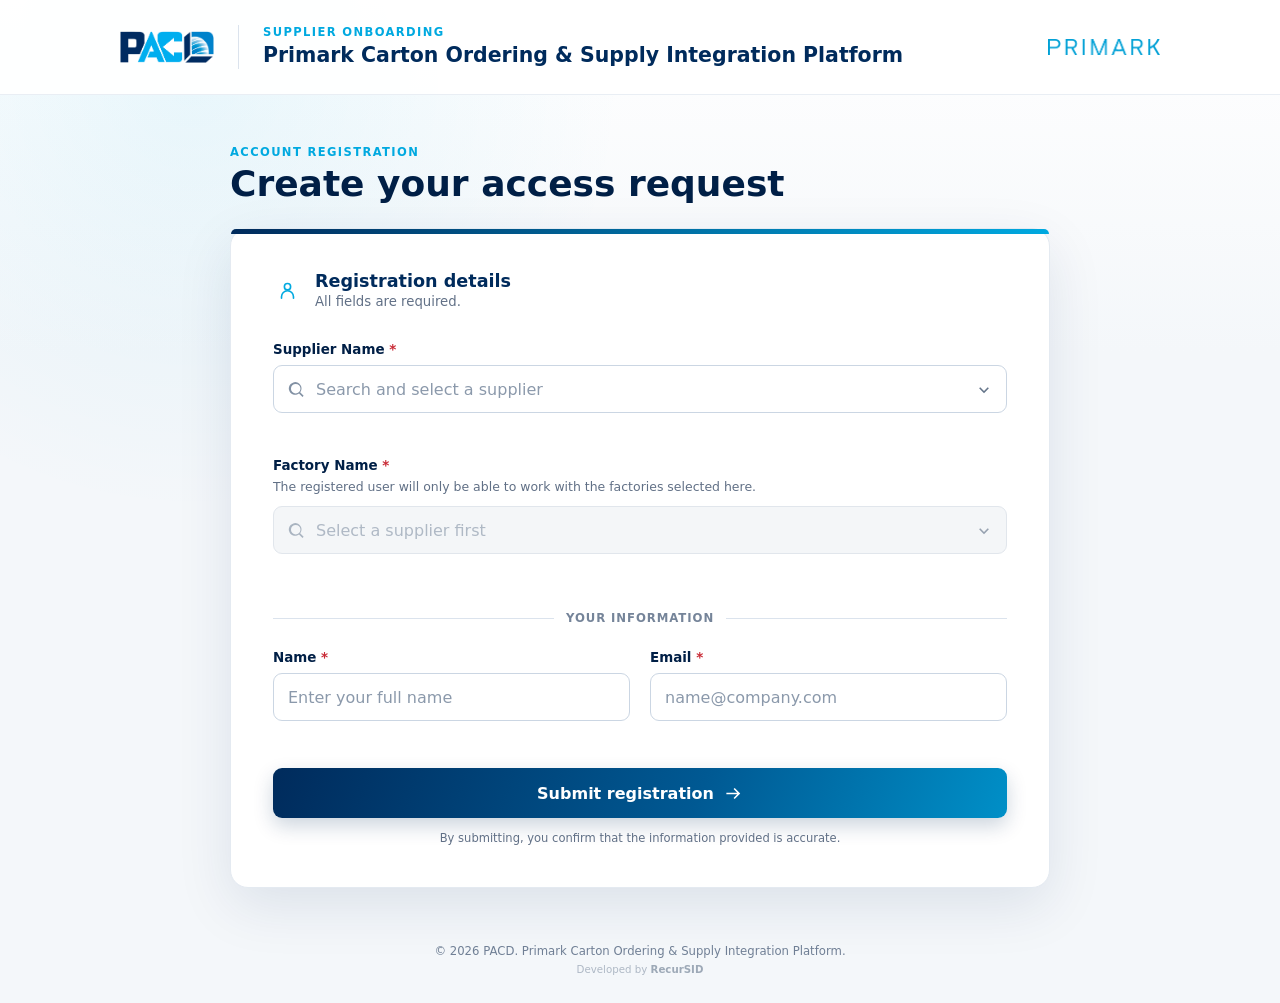
==== index.html @ 5e5fe747 "feat: build responsive dynamic registration portal" ====
<!doctype html>
<html lang="en">
<head>
  <meta charset="UTF-8">
  <meta name="viewport" content="width=device-width, initial-scale=1.0">
  <meta name="description" content="Register for the Primark Carton Ordering & Supply Integration Platform.">
  <title>Registration | Primark Carton Ordering & Supply Integration Platform</title>
  <link rel="icon" href="assets/favicon.png" type="image/png">
  <link rel="stylesheet" href="styles.css">
</head>
<body>
  <header class="site-header">
    <div class="header-inner">
      <a class="brand" href="./" aria-label="PACD home">
        <img class="pacd-logo" src="assets/pacd.png" alt="PACD">
      </a>
      <div class="title-block">
        <p class="eyebrow">Supplier onboarding</p>
        <h1>Primark Carton Ordering &amp; Supply Integration Platform</h1>
      </div>
      <img class="primark-logo" src="assets/primark-logo.png" alt="Primark">
    </div>
  </header>

  <main>
    <section class="intro" aria-labelledby="registration-heading">
      <div>
        <p class="step-label">Account registration</p>
        <h2 id="registration-heading">Create your access request</h2>
      </div>
    </section>

    <form id="registration-form" class="registration-card" novalidate>
      <div class="form-heading">
        <div class="form-icon" aria-hidden="true">
          <svg viewBox="0 0 24 24"><circle cx="12" cy="8" r="3.25"/><path d="M5.75 20v-1.5A6.25 6.25 0 0 1 12 12.25a6.25 6.25 0 0 1 6.25 6.25V20"/></svg>
        </div>
        <div>
          <h3>Registration details</h3>
          <p>All fields are required.</p>
        </div>
      </div>

      <div class="form-grid">
        <div class="field field-full">
          <label for="supplier-search">Supplier Name <span aria-hidden="true">*</span></label>
          <div class="combobox" id="supplier-combobox">
            <div class="combo-control">
              <svg viewBox="0 0 24 24" aria-hidden="true"><path d="m21 20-4.4-4.4a8 8 0 1 0-1.4 1.4l4.4 4.4L21 20ZM5 11a6 6 0 1 1 12 0 6 6 0 0 1-12 0Z"/></svg>
              <input id="supplier-search" type="text" role="combobox" aria-autocomplete="list" aria-expanded="false" aria-controls="supplier-options" placeholder="Search and select a supplier" autocomplete="off" required>
              <button class="clear-button" id="clear-supplier" type="button" aria-label="Clear supplier" hidden>&times;</button>
              <svg class="chevron" viewBox="0 0 24 24" aria-hidden="true"><path d="m7 9.5 5 5 5-5 1.5 1.5-6.5 6.5L5.5 11 7 9.5Z"/></svg>
            </div>
            <div id="supplier-options" class="options-panel" role="listbox" hidden></div>
          </div>
          <p class="field-error" id="supplier-error"></p>
        </div>

        <div class="field field-full">
          <div class="label-row">
            <label for="factory-search">Factory Name <span aria-hidden="true">*</span></label>
            <span id="factory-count" class="selection-count" aria-live="polite"></span>
          </div>
          <p class="field-note">The registered user will only be able to work with the factories selected here.</p>
          <div class="multi-select is-disabled" id="factory-multiselect">
            <div class="combo-control">
              <svg viewBox="0 0 24 24" aria-hidden="true"><path d="m21 20-4.4-4.4a8 8 0 1 0-1.4 1.4l4.4 4.4L21 20ZM5 11a6 6 0 1 1 12 0 6 6 0 0 1-12 0Z"/></svg>
              <input id="factory-search" type="text" role="combobox" aria-autocomplete="list" aria-expanded="false" aria-controls="factory-options" placeholder="Select a supplier first" autocomplete="off" disabled required>
              <svg class="chevron" viewBox="0 0 24 24" aria-hidden="true"><path d="m7 9.5 5 5 5-5 1.5 1.5-6.5 6.5L5.5 11 7 9.5Z"/></svg>
            </div>
            <div id="factory-options" class="options-panel" role="listbox" aria-multiselectable="true" hidden></div>
            <div id="selected-factories" class="selected-chips"></div>
          </div>
          <p class="field-error" id="factory-error"></p>
        </div>

        <div class="divider field-full"><span>Your information</span></div>

        <div class="field">
          <label for="full-name">Name <span aria-hidden="true">*</span></label>
          <input id="full-name" name="full_name" type="text" autocomplete="name" placeholder="Enter your full name" maxlength="120" required>
          <p class="field-error" id="name-error"></p>
        </div>

        <div class="field">
          <label for="email">Email <span aria-hidden="true">*</span></label>
          <input id="email" name="email" type="email" inputmode="email" autocomplete="email" placeholder="name@company.com" maxlength="254" required>
          <p class="field-error" id="email-error"></p>
        </div>
      </div>

      <div id="form-status" class="form-status" role="status" aria-live="polite" hidden></div>

      <button class="submit-button" type="submit">
        <span>Submit registration</span>
        <svg viewBox="0 0 24 24" aria-hidden="true"><path d="m13.5 5 7 7-7 7-1.4-1.4 4.6-4.6H3v-2h13.7l-4.6-4.6L13.5 5Z"/></svg>
      </button>
      <p class="privacy-note">By submitting, you confirm that the information provided is accurate.</p>
    </form>
  </main>

  <footer>
    <p>&copy; <span id="year"></span> PACD. Primark Carton Ordering &amp; Supply Integration Platform.</p>
    <p class="developer-credit">Developed by <a href="https://github.com/recursid" target="_blank" rel="noopener noreferrer">RecurSID</a></p>
  </footer>

  <script src="data/supplier-factories.js"></script>
  <script src="supabase-config.js"></script>
  <script src="app.js"></script>
</body>
</html>
---- styles.css ----
:root {
  --navy: #002b5c;
  --navy-deep: #001f46;
  --blue: #00a9e0;
  --blue-soft: #eaf8fd;
  --ink: #15243a;
  --muted: #617086;
  --line: #dbe3ed;
  --surface: #ffffff;
  --background: #f4f7fa;
  --danger: #c92b36;
  --success: #137a4c;
  --shadow: 0 18px 55px rgba(0, 43, 92, 0.1);
  color-scheme: light;
  font-family: Inter, ui-sans-serif, system-ui, -apple-system, BlinkMacSystemFont, "Segoe UI", sans-serif;
}

* { box-sizing: border-box; }

html { min-width: 320px; }

body {
  margin: 0;
  color: var(--ink);
  background:
    radial-gradient(circle at 15% 8%, rgba(0, 169, 224, 0.08), transparent 27rem),
    linear-gradient(180deg, #fff 0, var(--background) 22rem);
  min-height: 100vh;
}

button, input { font: inherit; }
button { cursor: pointer; }

.site-header {
  background: rgba(255, 255, 255, 0.96);
  border-bottom: 1px solid #e9eef4;
}

.header-inner {
  width: min(100% - 40px, 1040px);
  min-height: 94px;
  margin: 0 auto;
  display: grid;
  grid-template-columns: auto 1fr auto;
  align-items: center;
  gap: 24px;
}

.brand { display: inline-flex; }
.pacd-logo { display: block; width: 94px; height: auto; }
.primark-logo { display: block; width: 112px; height: auto; }

.title-block { border-left: 1px solid var(--line); padding-left: 24px; }
.eyebrow, .step-label {
  margin: 0 0 4px;
  color: var(--blue);
  font-size: 0.72rem;
  font-weight: 800;
  letter-spacing: 0.12em;
  text-transform: uppercase;
}

h1 { margin: 0; color: var(--navy); font-size: clamp(1rem, 2.3vw, 1.28rem); line-height: 1.25; }

main { width: min(100% - 40px, 820px); margin: 50px auto 56px; }

.intro {
  display: flex;
  align-items: flex-end;
  justify-content: space-between;
  gap: 24px;
  margin-bottom: 24px;
}

.intro h2 { margin: 0; color: var(--navy-deep); font-size: clamp(1.65rem, 5vw, 2.25rem); line-height: 1.15; }

.registration-card {
  position: relative;
  overflow: visible;
  padding: clamp(24px, 5vw, 42px);
  background: var(--surface);
  border: 1px solid #e4eaf1;
  border-radius: 18px;
  box-shadow: var(--shadow);
}

.registration-card::before {
  content: "";
  position: absolute;
  inset: 0 0 auto;
  height: 5px;
  border-radius: 18px 18px 0 0;
  background: linear-gradient(90deg, var(--navy), var(--blue));
}

.form-heading { display: flex; align-items: center; gap: 14px; margin-bottom: 30px; }
.form-heading h3 { margin: 0 0 3px; color: var(--navy); font-size: 1.1rem; }
.form-heading p { margin: 0; color: var(--muted); font-size: 0.83rem; }
.form-icon { display: grid; place-items: center; width: 28px; height: 28px; }
.form-icon svg { width: 23px; fill: none; stroke: var(--blue); stroke-width: 1.7; stroke-linecap: round; }

.form-grid { display: grid; grid-template-columns: 1fr 1fr; gap: 23px 20px; }
.field-full { grid-column: 1 / -1; }
.field { min-width: 0; }
.field label { display: inline-block; margin-bottom: 8px; color: var(--navy-deep); font-size: 0.84rem; font-weight: 750; }
.field label span { color: var(--danger); }
.field-note { margin: -3px 0 10px; color: var(--muted); font-size: 0.78rem; line-height: 1.45; }
.label-row { display: flex; align-items: baseline; justify-content: space-between; gap: 10px; }
.selection-count { color: var(--blue); font-size: 0.76rem; font-weight: 700; }

.field > input, .combo-control {
  width: 100%;
  height: 48px;
  border: 1px solid #cbd6e3;
  border-radius: 9px;
  background: #fff;
  transition: border-color 0.15s, box-shadow 0.15s;
}

.field > input { padding: 0 14px; color: var(--ink); outline: none; }
.field > input::placeholder, .combo-control input::placeholder { color: #8b99ab; }
.field > input:focus, .combo-control:focus-within { border-color: var(--blue); box-shadow: 0 0 0 3px rgba(0, 169, 224, 0.12); }

.combobox, .multi-select { position: relative; }
.combo-control { display: flex; align-items: center; padding: 0 13px; }
.combo-control > svg:first-child { flex: 0 0 19px; width: 19px; fill: #8291a4; }
.combo-control input { min-width: 0; flex: 1; align-self: stretch; border: 0; padding: 0 10px; color: var(--ink); background: transparent; outline: 0; }
.combo-control .chevron { flex: 0 0 18px; width: 18px; fill: #65758a; }
.clear-button { width: 28px; border: 0; color: #68788d; background: transparent; font-size: 1.25rem; line-height: 1; }
.is-disabled .combo-control { border-color: #e1e6ec; background: #f4f6f8; }
.is-disabled .combo-control > * { opacity: 0.65; }

.options-panel {
  position: absolute;
  z-index: 20;
  inset: calc(100% + 7px) 0 auto;
  max-height: 260px;
  overflow-y: auto;
  padding: 6px;
  border: 1px solid #d4dee9;
  border-radius: 10px;
  background: #fff;
  box-shadow: 0 16px 34px rgba(0, 31, 70, 0.16);
}

.option {
  width: 100%;
  display: flex;
  align-items: center;
  gap: 10px;
  border: 0;
  border-radius: 7px;
  padding: 10px;
  color: var(--ink);
  background: #fff;
  text-align: left;
  line-height: 1.35;
}

.option:hover, .option:focus-visible { background: #eff9fd; outline: 0; }
.option small { display: block; margin-top: 2px; color: var(--muted); }
.option-check { flex: 0 0 18px; display: grid; place-items: center; width: 18px; height: 18px; border: 1px solid #b7c5d5; border-radius: 4px; color: #fff; background: #fff; font-size: 0.75rem; }
.option[aria-selected="true"] .option-check { border-color: var(--blue); background: var(--blue); }
.empty-option { padding: 18px 12px; color: var(--muted); text-align: center; font-size: 0.84rem; }

.selected-chips { display: flex; flex-wrap: wrap; gap: 7px; margin-top: 10px; }
.chip { display: inline-flex; max-width: 100%; align-items: center; gap: 7px; border: 1px solid #c9eaf6; border-radius: 999px; padding: 6px 7px 6px 10px; color: var(--navy); background: var(--blue-soft); font-size: 0.76rem; font-weight: 650; }
.chip span { overflow: hidden; text-overflow: ellipsis; white-space: nowrap; }
.chip button { flex: 0 0 21px; width: 21px; height: 21px; border: 0; border-radius: 50%; padding: 0; color: var(--navy); background: rgba(0, 43, 92, 0.08); line-height: 19px; }

.divider { display: flex; align-items: center; gap: 12px; margin: 2px 0 -1px; color: #758499; font-size: 0.73rem; font-weight: 800; letter-spacing: 0.08em; text-transform: uppercase; }
.divider::before, .divider::after { content: ""; height: 1px; flex: 1; background: var(--line); }

.field-error { min-height: 17px; margin: 5px 2px 0; color: var(--danger); font-size: 0.72rem; }
.has-error, .has-error .combo-control { border-color: var(--danger) !important; }

.form-status { margin: 21px 0 0; border-radius: 9px; padding: 12px 14px; font-size: 0.84rem; line-height: 1.45; }
.form-status.success { color: #0c613b; background: #e8f7ef; border: 1px solid #b8e5cb; }
.form-status.error { color: #91212a; background: #fff0f1; border: 1px solid #f0c5c9; }

.submit-button {
  width: 100%;
  height: 50px;
  display: flex;
  align-items: center;
  justify-content: center;
  gap: 10px;
  margin-top: 25px;
  border: 0;
  border-radius: 9px;
  color: #fff;
  background: linear-gradient(110deg, var(--navy) 0%, #005993 58%, var(--blue) 120%);
  box-shadow: 0 8px 20px rgba(0, 43, 92, 0.2);
  font-weight: 750;
  transition: transform 0.15s, box-shadow 0.15s, opacity 0.15s;
}
.submit-button:hover { transform: translateY(-1px); box-shadow: 0 10px 24px rgba(0, 43, 92, 0.26); }
.submit-button:disabled { cursor: wait; opacity: 0.72; transform: none; }
.submit-button svg { width: 19px; fill: currentColor; }
.privacy-note { margin: 13px 0 0; color: var(--muted); text-align: center; font-size: 0.72rem; }

footer { padding: 0 20px 28px; color: #718096; text-align: center; font-size: 0.73rem; }
footer p { margin: 0; }
.developer-credit { margin-top: 5px; color: #aeb8c5; font-size: 0.64rem; font-weight: 500; }
.developer-credit a { color: #9da9b7; font-weight: 600; text-decoration: none; }
.developer-credit a:hover, .developer-credit a:focus-visible { color: #7d8a9a; text-decoration: underline; }

@media (max-width: 680px) {
  .header-inner { width: min(100% - 28px, 1040px); min-height: 80px; grid-template-columns: auto 1fr; gap: 14px; }
  .pacd-logo { width: 74px; }
  .primark-logo { display: none; }
  .title-block { padding-left: 14px; }
  .eyebrow { display: none; }
  main { width: min(100% - 24px, 820px); margin: 32px auto 40px; }
  .intro { display: block; }
  .registration-card { padding: 25px 18px; border-radius: 14px; }
  .form-grid { grid-template-columns: 1fr; gap: 18px; }
  .field-full, .divider { grid-column: 1; }
  .options-panel { max-height: 220px; }
}

@media (max-width: 390px) {
  h1 { font-size: 0.9rem; }
  .pacd-logo { width: 62px; }
  .title-block { padding-left: 11px; }
}

@media (prefers-reduced-motion: reduce) {
  *, *::before, *::after { scroll-behavior: auto !important; transition: none !important; }
}
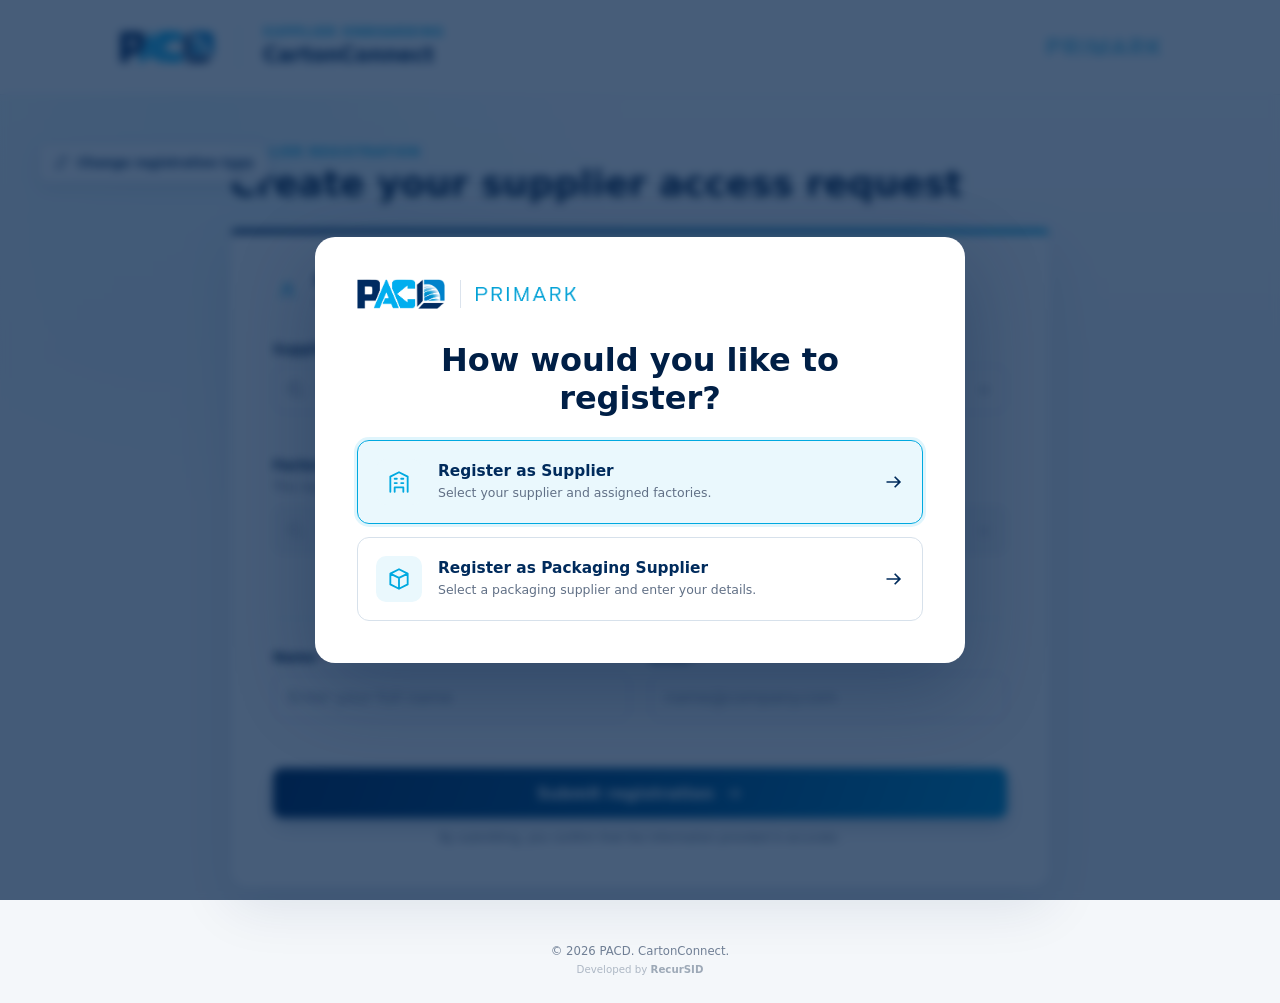
==== commit f18d2ed2: "feat: add packaging supplier registration flow and update related components" ====
--- a/index.html
+++ b/index.html
@@ -3,30 +3,62 @@
 <head>
   <meta charset="UTF-8">
   <meta name="viewport" content="width=device-width, initial-scale=1.0">
-  <meta name="description" content="Register for the Primark Carton Ordering & Supply Integration Platform.">
-  <title>Registration | Primark Carton Ordering & Supply Integration Platform</title>
+  <meta name="description" content="Register for CartonConnect.">
+  <title>Registration | CartonConnect</title>
   <link rel="icon" href="assets/favicon.png" type="image/png">
   <link rel="stylesheet" href="styles.css">
 </head>
 <body>
+  <dialog id="registration-type-dialog" class="type-dialog" aria-labelledby="type-dialog-title">
+    <div class="type-dialog-brand">
+      <img src="assets/pacd.png" alt="PACD">
+      <span aria-hidden="true"></span>
+      <img src="assets/primark-logo.png" alt="Primark">
+    </div>
+    <div class="type-dialog-heading">
+      <h2 id="type-dialog-title">How would you like to register?</h2>
+    </div>
+    <div class="type-options">
+      <button id="choose-supplier" class="type-option" type="button">
+        <span class="type-option-icon" aria-hidden="true">
+          <svg viewBox="0 0 24 24"><path d="M4 21V7l8-4 8 4v14M8 21v-4h8v4M8 9h2m4 0h2m-8 4h2m4 0h2"/></svg>
+        </span>
+        <span><strong>Register as Supplier</strong><small>Select your supplier and assigned factories.</small></span>
+        <svg class="type-arrow" viewBox="0 0 24 24" aria-hidden="true"><path d="m13.5 5 7 7-7 7-1.4-1.4 4.6-4.6H3v-2h13.7l-4.6-4.6L13.5 5Z"/></svg>
+      </button>
+      <button id="choose-packaging" class="type-option" type="button">
+        <span class="type-option-icon" aria-hidden="true">
+          <svg viewBox="0 0 24 24"><path d="m4 7 8-4 8 4-8 4-8-4Zm0 0v10l8 4 8-4V7m-8 4v10"/></svg>
+        </span>
+        <span><strong>Register as Packaging Supplier</strong><small>Select a packaging supplier and enter your details.</small></span>
+        <svg class="type-arrow" viewBox="0 0 24 24" aria-hidden="true"><path d="m13.5 5 7 7-7 7-1.4-1.4 4.6-4.6H3v-2h13.7l-4.6-4.6L13.5 5Z"/></svg>
+      </button>
+    </div>
+  </dialog>
+
   <header class="site-header">
     <div class="header-inner">
-      <a class="brand" href="./" aria-label="PACD home">
+      <a class="brand" href="./" aria-label="CartonConnect home">
         <img class="pacd-logo" src="assets/pacd.png" alt="PACD">
       </a>
       <div class="title-block">
         <p class="eyebrow">Supplier onboarding</p>
-        <h1>Primark Carton Ordering &amp; Supply Integration Platform</h1>
+        <h1>CartonConnect</h1>
       </div>
       <img class="primark-logo" src="assets/primark-logo.png" alt="Primark">
     </div>
   </header>
 
+  <button class="change-type-button page-type-switch" type="button" data-open-type-dialog>
+    <svg viewBox="0 0 24 24" aria-hidden="true"><path d="M8 7h11l-3-3m3 3-3 3M16 17H5l3 3m-3-3 3-3"/></svg>
+    <span>Change registration type</span>
+  </button>
+
   <main>
     <section class="intro" aria-labelledby="registration-heading">
       <div>
-        <p class="step-label">Account registration</p>
-        <h2 id="registration-heading">Create your access request</h2>
+        <p class="step-label" id="page-step-label">Supplier registration</p>
+        <h2 id="registration-heading">Create your supplier access request</h2>
       </div>
     </section>
 
@@ -68,7 +100,7 @@
               <input id="factory-search" type="text" role="combobox" aria-autocomplete="list" aria-expanded="false" aria-controls="factory-options" placeholder="Select a supplier first" autocomplete="off" disabled required>
               <svg class="chevron" viewBox="0 0 24 24" aria-hidden="true"><path d="m7 9.5 5 5 5-5 1.5 1.5-6.5 6.5L5.5 11 7 9.5Z"/></svg>
             </div>
-            <div id="factory-options" class="options-panel" role="listbox" aria-multiselectable="true" hidden></div>
+            <div id="factory-options" class="options-panel" hidden></div>
             <div id="selected-factories" class="selected-chips"></div>
           </div>
           <p class="field-error" id="factory-error"></p>
@@ -97,10 +129,60 @@
       </button>
       <p class="privacy-note">By submitting, you confirm that the information provided is accurate.</p>
     </form>
+
+    <form id="packaging-registration-form" class="registration-card" novalidate hidden>
+      <div class="form-heading">
+        <div class="form-icon package-icon" aria-hidden="true">
+          <svg viewBox="0 0 24 24"><path d="m4 7 8-4 8 4-8 4-8-4Zm0 0v10l8 4 8-4V7m-8 4v10"/></svg>
+        </div>
+        <div>
+          <h3>Packaging supplier registration</h3>
+          <p>All fields are required.</p>
+        </div>
+      </div>
+
+      <div class="form-grid">
+        <div class="field field-full">
+          <label for="packaging-supplier">Packaging Supplier <span aria-hidden="true">*</span></label>
+          <select id="packaging-supplier" name="packaging_supplier" required>
+            <option value="">Select a packaging supplier</option>
+            <option value="Epyllion Ltd.">Epyllion Ltd.</option>
+            <option value="MR Box">MR Box</option>
+            <option value="Reflex Packaging Ltd.">Reflex Packaging Ltd.</option>
+            <option value="Uniglory Packaging Industries Ltd.">Uniglory Packaging Industries Ltd.</option>
+            <option value="Union Label &amp; Accessories Ltd.">Union Label &amp; Accessories Ltd.</option>
+            <option value="Youngshine Packtrims Ltd.">Youngshine Packtrims Ltd.</option>
+          </select>
+          <p class="field-error" id="packaging-supplier-error"></p>
+        </div>
+
+        <div class="divider field-full"><span>Your information</span></div>
+
+        <div class="field">
+          <label for="packaging-name">Name <span aria-hidden="true">*</span></label>
+          <input id="packaging-name" name="full_name" type="text" autocomplete="name" placeholder="Enter your full name" maxlength="120" required>
+          <p class="field-error" id="packaging-name-error"></p>
+        </div>
+
+        <div class="field">
+          <label for="packaging-email">Email <span aria-hidden="true">*</span></label>
+          <input id="packaging-email" name="email" type="email" inputmode="email" autocomplete="email" placeholder="name@company.com" maxlength="254" required>
+          <p class="field-error" id="packaging-email-error"></p>
+        </div>
+      </div>
+
+      <div id="packaging-form-status" class="form-status" role="status" aria-live="polite" hidden></div>
+
+      <button class="submit-button" type="submit">
+        <span>Submit registration</span>
+        <svg viewBox="0 0 24 24" aria-hidden="true"><path d="m13.5 5 7 7-7 7-1.4-1.4 4.6-4.6H3v-2h13.7l-4.6-4.6L13.5 5Z"/></svg>
+      </button>
+      <p class="privacy-note">By submitting, you confirm that the information provided is accurate.</p>
+    </form>
   </main>
 
   <footer>
-    <p>&copy; <span id="year"></span> PACD. Primark Carton Ordering &amp; Supply Integration Platform.</p>
+    <p>&copy; <span id="year"></span> PACD. CartonConnect.</p>
     <p class="developer-credit">Developed by <a href="https://github.com/recursid" target="_blank" rel="noopener noreferrer">RecurSID</a></p>
   </footer>
 
--- a/styles.css
+++ b/styles.css
@@ -28,8 +28,36 @@
   min-height: 100vh;
 }
 
-button, input { font: inherit; }
+button, input, select { font: inherit; }
 button { cursor: pointer; }
+
+.type-dialog {
+  width: min(calc(100% - 32px), 650px);
+  max-height: calc(100vh - 32px);
+  overflow-y: auto;
+  border: 0;
+  border-radius: 20px;
+  padding: clamp(24px, 5vw, 42px);
+  color: var(--ink);
+  background: #fff;
+  box-shadow: 0 28px 80px rgba(0, 31, 70, 0.3);
+}
+.type-dialog::backdrop { background: rgba(0, 31, 70, 0.72); backdrop-filter: blur(5px); }
+.type-dialog-brand { display: flex; align-items: center; gap: 15px; margin-bottom: 32px; }
+.type-dialog-brand img:first-child { width: 88px; }
+.type-dialog-brand img:last-child { width: 100px; }
+.type-dialog-brand span { width: 1px; height: 28px; background: var(--line); }
+.type-dialog-heading { text-align: center; }
+.type-dialog-heading h2 { margin: 0; color: var(--navy-deep); font-size: clamp(1.5rem, 4vw, 2rem); }
+.type-options { display: grid; gap: 12px; margin-top: 24px; }
+.type-option { display: grid; grid-template-columns: auto 1fr auto; align-items: center; gap: 16px; width: 100%; border: 1px solid #d7e1eb; border-radius: 12px; padding: 18px; color: var(--ink); background: #fff; text-align: left; transition: border-color 0.15s, background 0.15s, transform 0.15s; }
+.type-option:hover, .type-option:focus-visible { border-color: var(--blue); background: var(--blue-soft); outline: 3px solid rgba(0, 169, 224, 0.12); transform: translateY(-1px); }
+.type-option-icon { display: grid; place-items: center; width: 46px; height: 46px; border-radius: 10px; color: var(--blue); background: var(--blue-soft); }
+.type-option-icon svg { width: 26px; fill: none; stroke: currentColor; stroke-width: 1.7; stroke-linecap: round; stroke-linejoin: round; }
+.type-option strong, .type-option small { display: block; }
+.type-option strong { color: var(--navy); font-size: 0.96rem; }
+.type-option small { margin-top: 4px; color: var(--muted); font-size: 0.78rem; line-height: 1.4; }
+.type-arrow { width: 20px; fill: var(--navy); }
 
 .site-header {
   background: rgba(255, 255, 255, 0.96);
@@ -108,7 +136,7 @@
 .label-row { display: flex; align-items: baseline; justify-content: space-between; gap: 10px; }
 .selection-count { color: var(--blue); font-size: 0.76rem; font-weight: 700; }
 
-.field > input, .combo-control {
+.field > input, .field > select, .combo-control {
   width: 100%;
   height: 48px;
   border: 1px solid #cbd6e3;
@@ -117,9 +145,10 @@
   transition: border-color 0.15s, box-shadow 0.15s;
 }
 
-.field > input { padding: 0 14px; color: var(--ink); outline: none; }
+.field > input, .field > select { padding: 0 14px; color: var(--ink); outline: none; }
+.field > select { appearance: none; padding-right: 42px; background: #fff url("data:image/svg+xml,%3Csvg xmlns='http://www.w3.org/2000/svg' width='20' height='20' viewBox='0 0 24 24'%3E%3Cpath fill='%2365758a' d='m7 9.5 5 5 5-5 1.5 1.5-6.5 6.5L5.5 11z'/%3E%3C/svg%3E") no-repeat right 13px center; }
 .field > input::placeholder, .combo-control input::placeholder { color: #8b99ab; }
-.field > input:focus, .combo-control:focus-within { border-color: var(--blue); box-shadow: 0 0 0 3px rgba(0, 169, 224, 0.12); }
+.field > input:focus, .field > select:focus, .combo-control:focus-within { border-color: var(--blue); box-shadow: 0 0 0 3px rgba(0, 169, 224, 0.12); }
 
 .combobox, .multi-select { position: relative; }
 .combo-control { display: flex; align-items: center; padding: 0 13px; }
@@ -163,6 +192,12 @@
 .option[aria-selected="true"] .option-check { border-color: var(--blue); background: var(--blue); }
 .empty-option { padding: 18px 12px; color: var(--muted); text-align: center; font-size: 0.84rem; }
 
+#factory-options { max-height: none; overflow: hidden; padding-bottom: 0; }
+.options-list { max-height: 220px; overflow-y: auto; }
+.options-actions { display: flex; align-items: center; justify-content: space-between; gap: 12px; margin: 6px -6px 0; border-top: 1px solid var(--line); padding: 9px 12px; color: var(--muted); background: #f8fafc; font-size: 0.74rem; }
+.done-button { border: 0; border-radius: 7px; padding: 7px 18px; color: #fff; background: var(--navy); font-size: 0.78rem; font-weight: 750; }
+.done-button:hover, .done-button:focus-visible { background: #00467d; outline: 2px solid rgba(0, 169, 224, 0.3); outline-offset: 2px; }
+
 .selected-chips { display: flex; flex-wrap: wrap; gap: 7px; margin-top: 10px; }
 .chip { display: inline-flex; max-width: 100%; align-items: center; gap: 7px; border: 1px solid #c9eaf6; border-radius: 999px; padding: 6px 7px 6px 10px; color: var(--navy); background: var(--blue-soft); font-size: 0.76rem; font-weight: 650; }
 .chip span { overflow: hidden; text-overflow: ellipsis; white-space: nowrap; }
@@ -177,6 +212,7 @@
 .form-status { margin: 21px 0 0; border-radius: 9px; padding: 12px 14px; font-size: 0.84rem; line-height: 1.45; }
 .form-status.success { color: #0c613b; background: #e8f7ef; border: 1px solid #b8e5cb; }
 .form-status.error { color: #91212a; background: #fff0f1; border: 1px solid #f0c5c9; }
+.selection-return { display: inline-flex; align-items: center; justify-content: center; margin-top: 11px; border: 1px solid currentColor; border-radius: 7px; padding: 7px 11px; color: inherit; background: transparent; font-size: 0.76rem; font-weight: 750; }
 
 .submit-button {
   width: 100%;
@@ -198,6 +234,36 @@
 .submit-button:disabled { cursor: wait; opacity: 0.72; transform: none; }
 .submit-button svg { width: 19px; fill: currentColor; }
 .privacy-note { margin: 13px 0 0; color: var(--muted); text-align: center; font-size: 0.72rem; }
+.change-type-button {
+  display: flex;
+  align-items: center;
+  justify-content: center;
+  gap: 7px;
+  margin: 0 0 20px;
+  border: 0;
+  padding: 6px 9px;
+  color: var(--navy);
+  background: transparent;
+  font-size: 0.78rem;
+  font-weight: 750;
+  text-decoration: underline;
+  text-underline-offset: 3px;
+}
+.change-type-button:hover, .change-type-button:focus-visible { color: var(--blue); outline: 2px solid rgba(0, 169, 224, 0.25); outline-offset: 2px; border-radius: 5px; }
+.change-type-button svg { width: 17px; fill: none; stroke: currentColor; stroke-width: 1.8; stroke-linecap: round; stroke-linejoin: round; }
+.page-type-switch {
+  position: absolute;
+  z-index: 10;
+  top: 142px;
+  left: clamp(24px, 3vw, 52px);
+  margin: 0;
+  border: 1px solid #cbd6e3;
+  border-radius: 9px;
+  padding: 11px 14px;
+  background: rgba(255, 255, 255, 0.9);
+  box-shadow: 0 6px 18px rgba(0, 43, 92, 0.08);
+  text-decoration: none;
+}
 
 footer { padding: 0 20px 28px; color: #718096; text-align: center; font-size: 0.73rem; }
 footer p { margin: 0; }
@@ -206,6 +272,10 @@
 .developer-credit a:hover, .developer-credit a:focus-visible { color: #7d8a9a; text-decoration: underline; }
 
 @media (max-width: 680px) {
+  .type-dialog { width: min(calc(100% - 20px), 650px); padding: 24px 18px; }
+  .type-dialog-brand { justify-content: center; margin-bottom: 24px; }
+  .type-option { gap: 12px; padding: 15px 13px; }
+  .type-option-icon { width: 40px; height: 40px; }
   .header-inner { width: min(100% - 28px, 1040px); min-height: 80px; grid-template-columns: auto 1fr; gap: 14px; }
   .pacd-logo { width: 74px; }
   .primark-logo { display: none; }
@@ -219,6 +289,20 @@
   .options-panel { max-height: 220px; }
 }
 
+@media (max-width: 1199px) {
+  .page-type-switch {
+    position: static;
+    width: min(100% - 40px, 820px);
+    justify-content: flex-start;
+    margin: 24px auto -25px;
+    border: 0;
+    padding: 6px 0;
+    background: transparent;
+    box-shadow: none;
+    text-decoration: underline;
+  }
+}
+
 @media (max-width: 390px) {
   h1 { font-size: 0.9rem; }
   .pacd-logo { width: 62px; }
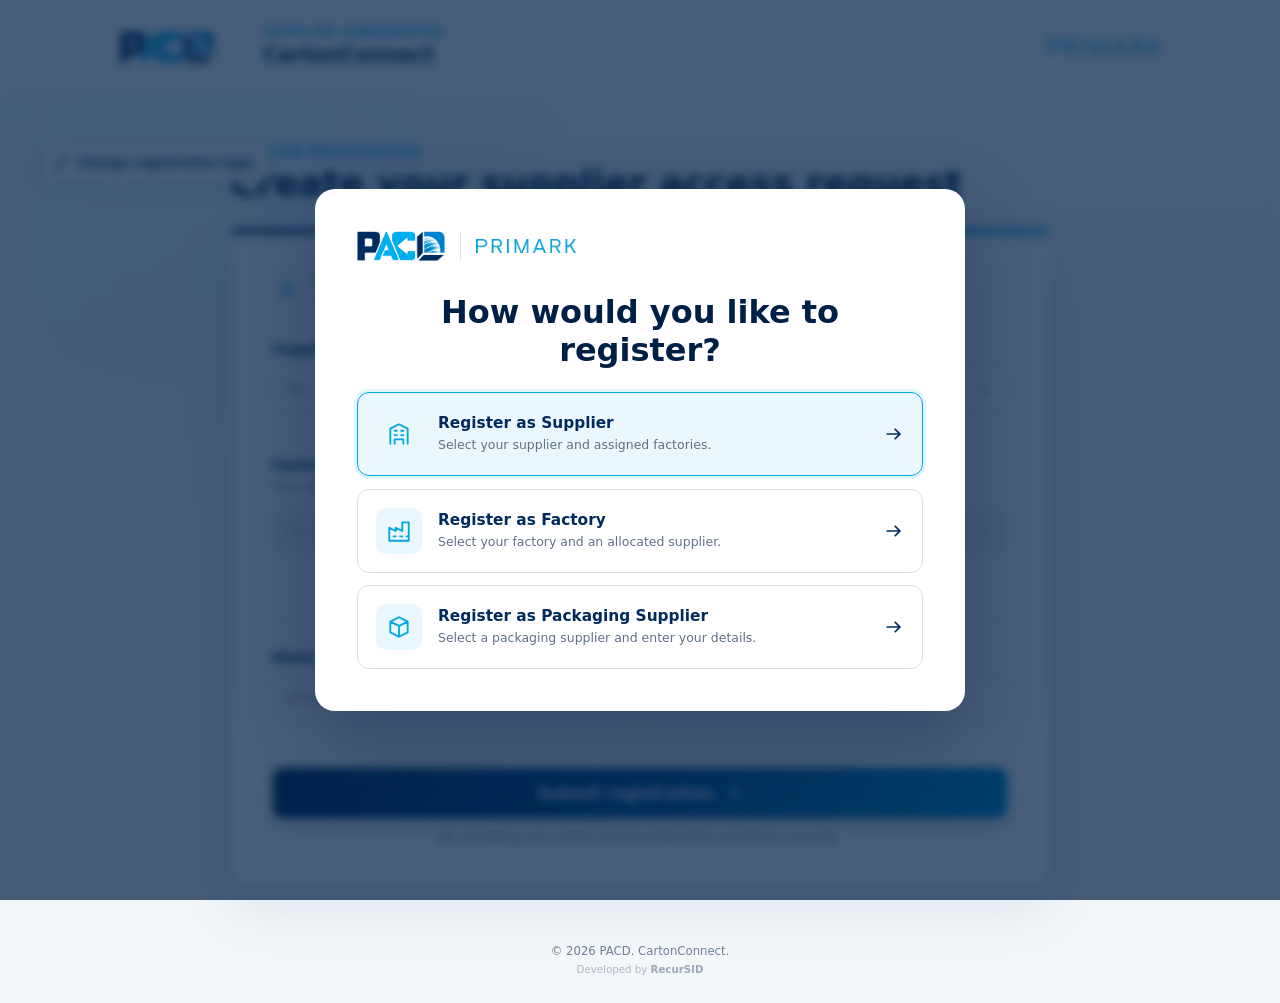
==== commit 240f2aaf: "feat: implement factory registration flow and update related components" ====
--- a/index.html
+++ b/index.html
@@ -26,6 +26,13 @@
         <span><strong>Register as Supplier</strong><small>Select your supplier and assigned factories.</small></span>
         <svg class="type-arrow" viewBox="0 0 24 24" aria-hidden="true"><path d="m13.5 5 7 7-7 7-1.4-1.4 4.6-4.6H3v-2h13.7l-4.6-4.6L13.5 5Z"/></svg>
       </button>
+      <button id="choose-factory" class="type-option" type="button">
+        <span class="type-option-icon" aria-hidden="true">
+          <svg viewBox="0 0 24 24"><path d="M3 21V9l6 3V9l6 3V4h6v17M3 21h18M7 17h2m4 0h2m4 0h2"/></svg>
+        </span>
+        <span><strong>Register as Factory</strong><small>Select your factory and an allocated supplier.</small></span>
+        <svg class="type-arrow" viewBox="0 0 24 24" aria-hidden="true"><path d="m13.5 5 7 7-7 7-1.4-1.4 4.6-4.6H3v-2h13.7l-4.6-4.6L13.5 5Z"/></svg>
+      </button>
       <button id="choose-packaging" class="type-option" type="button">
         <span class="type-option-icon" aria-hidden="true">
           <svg viewBox="0 0 24 24"><path d="m4 7 8-4 8 4-8 4-8-4Zm0 0v10l8 4 8-4V7m-8 4v10"/></svg>
@@ -122,6 +129,71 @@
       </div>
 
       <div id="form-status" class="form-status" role="status" aria-live="polite" hidden></div>
+
+      <button class="submit-button" type="submit">
+        <span>Submit registration</span>
+        <svg viewBox="0 0 24 24" aria-hidden="true"><path d="m13.5 5 7 7-7 7-1.4-1.4 4.6-4.6H3v-2h13.7l-4.6-4.6L13.5 5Z"/></svg>
+      </button>
+      <p class="privacy-note">By submitting, you confirm that the information provided is accurate.</p>
+    </form>
+
+    <form id="factory-registration-form" class="registration-card" novalidate hidden>
+      <div class="form-heading">
+        <div class="form-icon" aria-hidden="true">
+          <svg viewBox="0 0 24 24"><path d="M3 21V9l6 3V9l6 3V4h6v17M3 21h18M7 17h2m4 0h2m4 0h2"/></svg>
+        </div>
+        <div>
+          <h3>Factory registration</h3>
+          <p>All fields are required.</p>
+        </div>
+      </div>
+
+      <div class="form-grid">
+        <div class="field field-full">
+          <label for="factory-registration-search">Factory Name <span aria-hidden="true">*</span></label>
+          <div class="combobox" id="factory-registration-combobox">
+            <div class="combo-control">
+              <svg viewBox="0 0 24 24" aria-hidden="true"><path d="m21 20-4.4-4.4a8 8 0 1 0-1.4 1.4l4.4 4.4L21 20ZM5 11a6 6 0 1 1 12 0 6 6 0 0 1-12 0Z"/></svg>
+              <input id="factory-registration-search" type="text" role="combobox" aria-autocomplete="list" aria-expanded="false" aria-controls="factory-registration-options" placeholder="Search and select a factory" autocomplete="off" required>
+              <button class="clear-button" id="clear-registration-factory" type="button" aria-label="Clear factory" hidden>&times;</button>
+              <svg class="chevron" viewBox="0 0 24 24" aria-hidden="true"><path d="m7 9.5 5 5 5-5 1.5 1.5-6.5 6.5L5.5 11 7 9.5Z"/></svg>
+            </div>
+            <div id="factory-registration-options" class="options-panel" role="listbox" hidden></div>
+          </div>
+          <p class="field-error" id="factory-registration-error"></p>
+        </div>
+
+        <div class="field field-full">
+          <label for="allocated-supplier-search">Allocated Supplier <span aria-hidden="true">*</span></label>
+          <p class="field-note">Only suppliers allocated to the selected factory are available.</p>
+          <div class="combobox is-disabled" id="allocated-supplier-combobox">
+            <div class="combo-control">
+              <svg viewBox="0 0 24 24" aria-hidden="true"><path d="m21 20-4.4-4.4a8 8 0 1 0-1.4 1.4l4.4 4.4L21 20ZM5 11a6 6 0 1 1 12 0 6 6 0 0 1-12 0Z"/></svg>
+              <input id="allocated-supplier-search" type="text" role="combobox" aria-autocomplete="list" aria-expanded="false" aria-controls="allocated-supplier-options" placeholder="Select a factory first" autocomplete="off" disabled required>
+              <button class="clear-button" id="clear-allocated-supplier" type="button" aria-label="Clear allocated supplier" hidden>&times;</button>
+              <svg class="chevron" viewBox="0 0 24 24" aria-hidden="true"><path d="m7 9.5 5 5 5-5 1.5 1.5-6.5 6.5L5.5 11 7 9.5Z"/></svg>
+            </div>
+            <div id="allocated-supplier-options" class="options-panel" role="listbox" hidden></div>
+          </div>
+          <p class="field-error" id="allocated-supplier-error"></p>
+        </div>
+
+        <div class="divider field-full"><span>Your information</span></div>
+
+        <div class="field">
+          <label for="factory-name">Name <span aria-hidden="true">*</span></label>
+          <input id="factory-name" name="full_name" type="text" autocomplete="name" placeholder="Enter your full name" maxlength="120" required>
+          <p class="field-error" id="factory-name-error"></p>
+        </div>
+
+        <div class="field">
+          <label for="factory-email">Email <span aria-hidden="true">*</span></label>
+          <input id="factory-email" name="email" type="email" inputmode="email" autocomplete="email" placeholder="name@company.com" maxlength="254" required>
+          <p class="field-error" id="factory-email-error"></p>
+        </div>
+      </div>
+
+      <div id="factory-form-status" class="form-status" role="status" aria-live="polite" hidden></div>
 
       <button class="submit-button" type="submit">
         <span>Submit registration</span>
